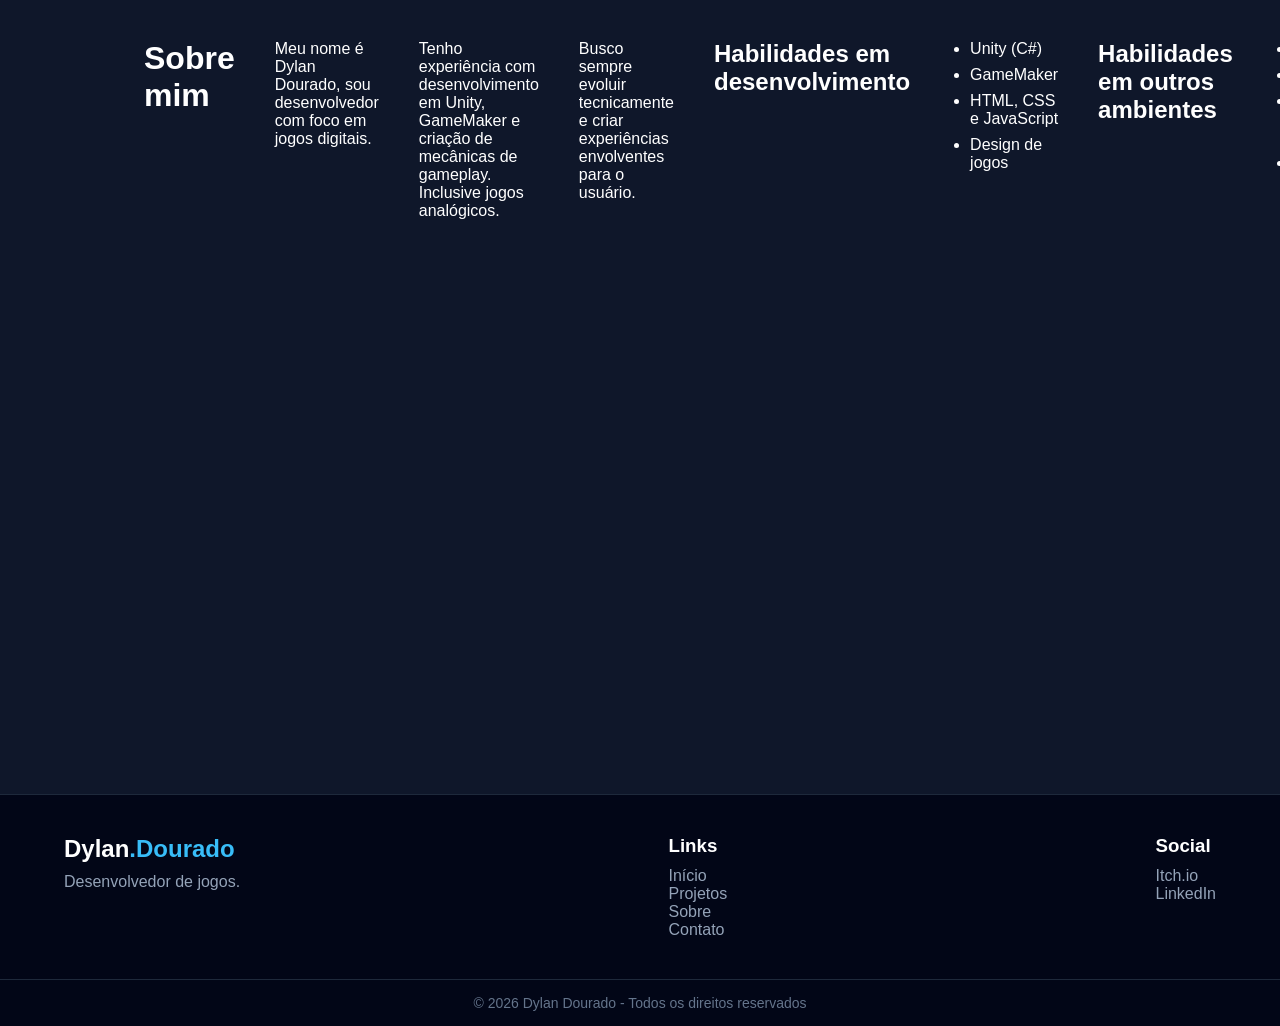
==== about.html @ c9f6b290 "textos melhorados" ====
<!DOCTYPE html>
<html lang="pt-BR">
<head>
    <meta charset="UTF-8">
    <title>Sobre</title>
    <meta name="viewport" content="width=device-width, initial-scale=1.0">
    <link rel="stylesheet" href="style.css">
</head>

<body>
    <div id="header"></div>

    <main class="container about-page">
        <div class="about-wrapper"> 
            
            <div class="about-content">
                </div> <div class="about-photo">
                    <img src="/src/images/20250511_165218.jpg" alt="Foto de Dylan Dourado">
                </div>
                <h1>Sobre mim</h1>

                <p>
                    Meu nome é Dylan Dourado, sou desenvolvedor com foco em jogos digitais.
                </p>

                <p>
                    Tenho experiência com desenvolvimento em Unity, GameMaker e criação de mecânicas de gameplay. Inclusive jogos analógicos.
                </p>

                <p>
                    Busco sempre evoluir tecnicamente e criar experiências envolventes para o usuário.
                </p>
                
                <h2>Habilidades em desenvolvimento</h2>
                <ul class="skills">
                    <li>Unity (C#)</li>
                    <li>GameMaker</li>
                    <li>HTML, CSS e JavaScript</li>
                    <li>Design de jogos</li>
                </ul>

                <h2>Habilidades em outros ambientes</h2>
                <ul class="skills">
                    <li>Barista</li>
                    <li>Fotografia</li>
                    <li>Edição de vídeo e fotos</li>
                    <li>Professor de inglês</li>
                </ul>

                <h2>Cursos</h2>
                <ul class="skills">
                    <li>01/2024 - 12/2027 FAM (Design de Jogos)</li>
                    <li>06/2018 - 12/2018 ETEC de Artes (Técnico Fotografia)</li>
                    <li>02/2014 - 06/2017 Faculdade Impacta (Análise de Sistemas)</li>
                    <li>06/2012 - 06/2013 ETEC São Paulo (Automação Industrial)</li>
                    <li>02/2010 - 06/2012 ETEC São Paulo (Técnico Eletrônica)</li>
                    <li>01/2008 - 12/2013 CCAA (Curso Inglês - High Advanced Course)</li>
                </ul>
            

        </div> </main>

    <div id="footer"></div>
    <script src="script.js"></script>
</body>
</html>
---- style.css ----
/* ===== RESET ===== */
* {
    margin: 0;
    padding: 0;
    box-sizing: border-box;
}
html, body {
    height: 100%;
    margin: 0;
}
.nav {
    display: none;
}

.nav.active {
    display: flex;
}

/* ===== BODY ===== */
body {
    font-family: Arial, sans-serif;
    background: #0f172a;
    color: white;
    flex-direction: column;
    min-height: 100vh;
    display: flex;
}

/* ===== CONTAINER ===== */
.container {
    width: 90%;
    max-width: 1200px;
    margin: auto;
}

main {
    flex: 1;
}

/* ===== HEADER ===== */
.main-header {
    position: sticky;
    top: 0;
    width: 100%;
    background: rgba(2, 6, 23, 0.7);
    border-bottom: 1px solid #1e293b;
    transition: 0.3s;
    z-index: 1000;
}

/* efeito ao rolar */
.main-header.scrolled {
    background: rgba(2, 6, 23, 1);
    box-shadow: 0 4px 20px rgba(0,0,0,0.4);
}

/* layout */
.header-content {
    display: flex;
    justify-content: space-between;
    align-items: center;
    height: 70px;
}

/* ===== LOGO ===== */
.logo a {
    text-decoration: none;
    font-size: 22px;
    font-weight: bold;
    color: white;
}

.logo span {
    color: #38bdf8;
}

/* ===== NAV ===== */
.nav-links {
    list-style: none;
    display: flex;
    gap: 25px;
}

.nav-links a {
    text-decoration: none;
    color: #cbd5f5;
    position: relative;
    transition: 0.3s;
}

/* underline animado */
.nav-links a::after {
    content: "";
    position: absolute;
    width: 0%;
    height: 2px;
    background: #38bdf8;
    left: 0;
    bottom: -5px;
    transition: 0.3s;
}

.nav-links a:hover {
    color: white;
}

.nav-links a:hover::after {
    width: 100%;
}

/* link ativo */
.nav-links a.active {
    color: white;
}

.nav-links a.active::after {
    width: 100%;
}

/* ===== MOBILE ===== */
.menu-toggle {
    display: none;
    font-size: 28px;
    cursor: pointer;
}

/* RESPONSIVO */
@media (max-width: 768px) 
{
    .menu-toggle {
        display: block;
    }

    .nav {
        position: absolute;
        top: 70px;
        right: 0;
        width: 100%;
        background: #020617;
        display: none;
        flex-direction: column;
        padding: 20px 0;
    }

    .nav.active {
        display: flex;
    }

    .nav-links {
        flex-direction: column;
        align-items: center;
        gap: 15px;
    }
}
/* ===== FOOTER ===== */
.main-footer {
    background: #020617;
    margin-top: 60px;
    border-top: 1px solid #1e293b;
    margin-top: auto;
}

/* layout principal */
.footer-content {
    display: flex;
    justify-content: space-between;
    gap: 40px;
    padding: 40px 0;
}

    /* t�tulos */
    .footer-content h2,
    .footer-content h3 {
        margin-bottom: 10px;
    }

    .footer-content span {
        color: #38bdf8;
    }

/* texto */
.footer-left p {
    color: #94a3b8;
}

/* listas */
.footer-links ul,
.footer-social ul {
    list-style: none;
}

.footer-links a,
.footer-social a {
    text-decoration: none;
    color: #94a3b8;
    transition: 0.3s;
}

    .footer-links a:hover,
    .footer-social a:hover {
        color: #38bdf8;
    }

/* parte inferior */
.footer-bottom {
    text-align: center;
    padding: 15px;
    border-top: 1px solid #1e293b;
    color: #64748b;
    font-size: 14px;
}

/* ===== CONTACT PAGE ===== */
.contact-main {
    min-height: 80vh;
    display: flex;
    align-items: center;
    padding: 40px 0;
}

.contact-section {
    width: 90%;
    max-width: 1100px;
    margin: auto;
    display: flex;
    gap: 40px;
}

/* INFO */
.contact-info {
    flex: 1;
}

    .contact-info h1 {
        font-size: 32px;
        margin-bottom: 10px;
    }

    .contact-info p {
        color: #94a3b8;
        margin-bottom: 20px;
    }

.contact-details p {
    margin-top: 10px;
}

/* FORM */
.contact-form {
    flex: 1;
    background: #020617;
    padding: 30px;
    border-radius: 12px;
    box-shadow: 0 0 20px rgba(0,0,0,0.3);
}

.form-group {
    margin-bottom: 15px;
}

    .form-group label {
        display: block;
        margin-bottom: 5px;
    }

    .form-group input,
    .form-group textarea {
        width: 100%;
        padding: 10px;
        border-radius: 6px;
        border: none;
        outline: none;
    }

    .form-group textarea {
        min-height: 120px;
    }

button {
    width: 100%;
    padding: 12px;
    background: #38bdf8;
    border: none;
    border-radius: 6px;
    color: black;
    font-weight: bold;
    cursor: pointer;
    transition: 0.3s;
}

    button:hover {
        background: #0ea5e9;
    }

/* RESPONSIVO */
@media (max-width: 768px) {

    .contact-section {
        flex-direction: column;
    }
}

/* ===== THANK YOU PAGE ===== */
.thanks-main {
    min-height: 80vh;
    display: flex;
    align-items: center;
    justify-content: center;
}

/* caixa central */
.thanks-box {
    background: #020617;
    padding: 40px;
    border-radius: 12px;
    text-align: center;
    max-width: 500px;
    width: 90%;
    box-shadow: 0 0 25px rgba(0,0,0,0.4);
}

/* t�tulo */
.thanks-box h1 {
    font-size: 28px;
    margin-bottom: 10px;
}

/* texto */
.thanks-box p {
    color: #94a3b8;
    margin-bottom: 20px;
}

/* bot�o */
.thanks-box a {
    display: inline-block;
    padding: 12px 20px;
    background: #38bdf8;
    color: black;
    text-decoration: none;
    border-radius: 6px;
    font-weight: bold;
    transition: 0.3s;
}

.thanks-box a:hover {
    background: #0ea5e9;
}

/* anima��o leve */
.thanks-box {
    animation: fadeIn 0.6s ease-in-out;
}

@keyframes fadeIn {
    from {
        opacity: 0;
        transform: translateY(20px);
    }

    to {
        opacity: 1;
        transform: translateY(0);
    }
}

/* ===== HERO ===== */
.hero {
    padding: 100px 0;
    text-align: center;
}

    .hero h1 {
        font-size: 40px;
    }

    .hero span {
        color: #38bdf8;
    }

    .hero p {
        color: #94a3b8;
        margin: 15px 0;
    }

.btn {
    display: inline-block;
    padding: 12px 20px;
    background: #38bdf8;
    color: black;
    text-decoration: none;
    border-radius: 6px;
    margin-top: 10px;
}

/* ===== SECTIONS ===== */
.about-preview,
.projects-preview {
    margin: 60px auto;
}

    .about-preview p {
        margin: 10px 0;
        color: #94a3b8;
    }

/* ===== PROJECTS ===== */
.projects-grid {
    display: grid;
    grid-template-columns: repeat(3, 1fr);
    gap: 20px;
    margin-top: 20px;
}

.project-card {
    background: #020617;
    padding: 20px;
    border-radius: 10px;
    transition: 0.3s;
}

.project-card:hover {
    transform: translateY(-5px);
}

.project-card p {
    color: #94a3b8;
}
.project-card {
    background: #020617;
    padding: 20px;
    border-radius: 10px;
    transition: 0.3s;
    text-decoration: none; /* Remove o sublinhado do link */
    display: block;        /* Garante que o link se comporte como um card/bloco */
    color: inherit;        /* Mantém a cor do texto definida no body ou título */
}

.project-card:hover {
    transform: translateY(-5px);
}

.project-card p {
    color: #94a3b8;
}

/* ===== ABOUT ===== */

.about-wrapper {
    display: flex;
    gap: 40px; 
    align-items: flex-start; 
    margin-top: 40px; 
    margin-bottom: 40px;
}


.about-content h1,
.about-content h2,
.about-content p, 
.about-content ul {
    margin-bottom: 25px;
    line-height: 1.6;
    display: block; 
}

.skills li {
    margin-bottom: 8px;
    margin-left: 20px; 
}

.about-photo {
    flex: 1; 
    /*position: sticky; /* Opcional: faz a foto "grudar" ao rolar a página */
    top: 100px; 
}

.about-photo img {
    width: 100%;
    max-width: 400px; 
    height: auto;
    border-radius: 12px;
    box-shadow: 0 4px 15px rgba(0,0,0,0.3);
    object-fit: cover;
    display: block;
    margin: 0 auto;
}

@media (max-width: 768px) {
    .about-wrapper {
        flex-direction: column; 
        gap: 20px;
    }

    .about-photo {
        width: 60%; 
        margin: 0 auto; 
        position: static; 
    }
}

.skills li {
    margin-bottom: 8px;
}
/* ===== PROJECT PAGE ===== */
.projects-page {
    padding: 60px 0;
}

/* RESPONSIVO */
@media (max-width: 768px) {

    .projects-grid {
        grid-template-columns: 1fr;
    }

    .hero h1 {
        font-size: 28px;
    }
}
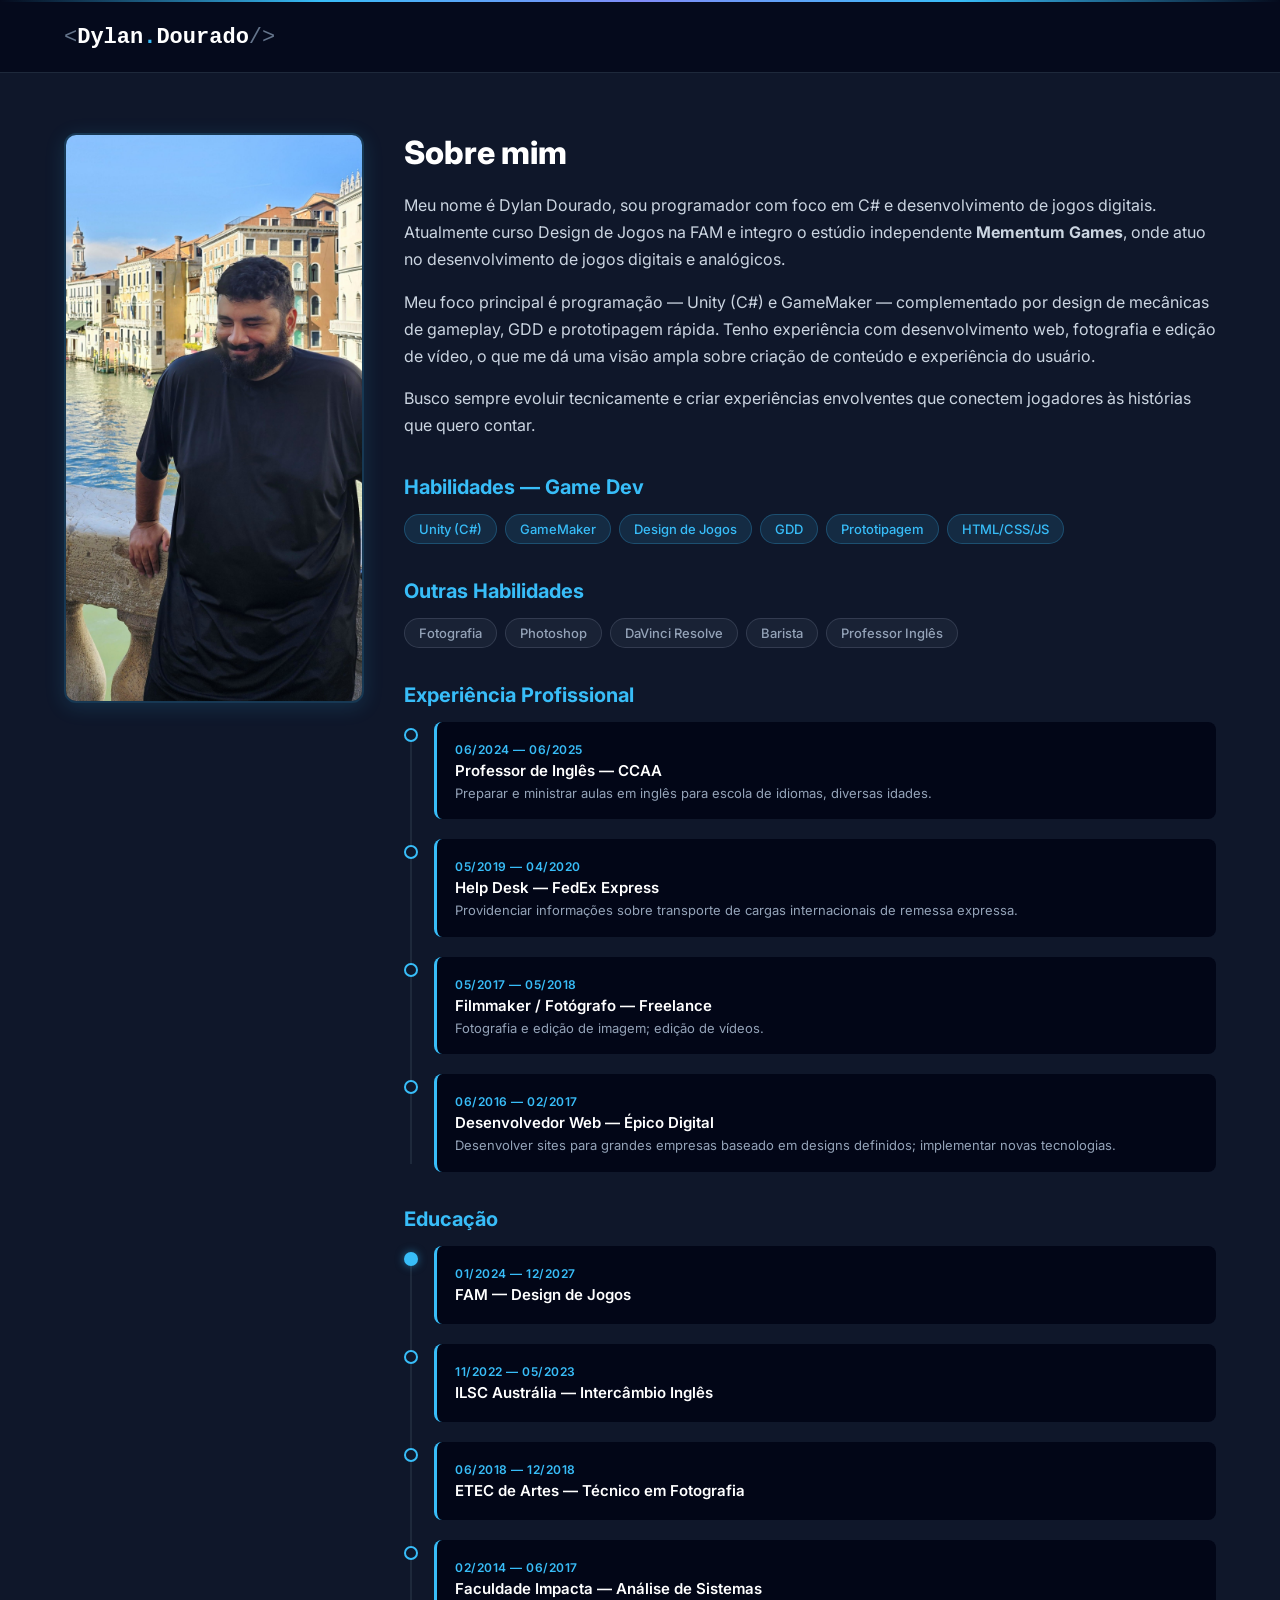
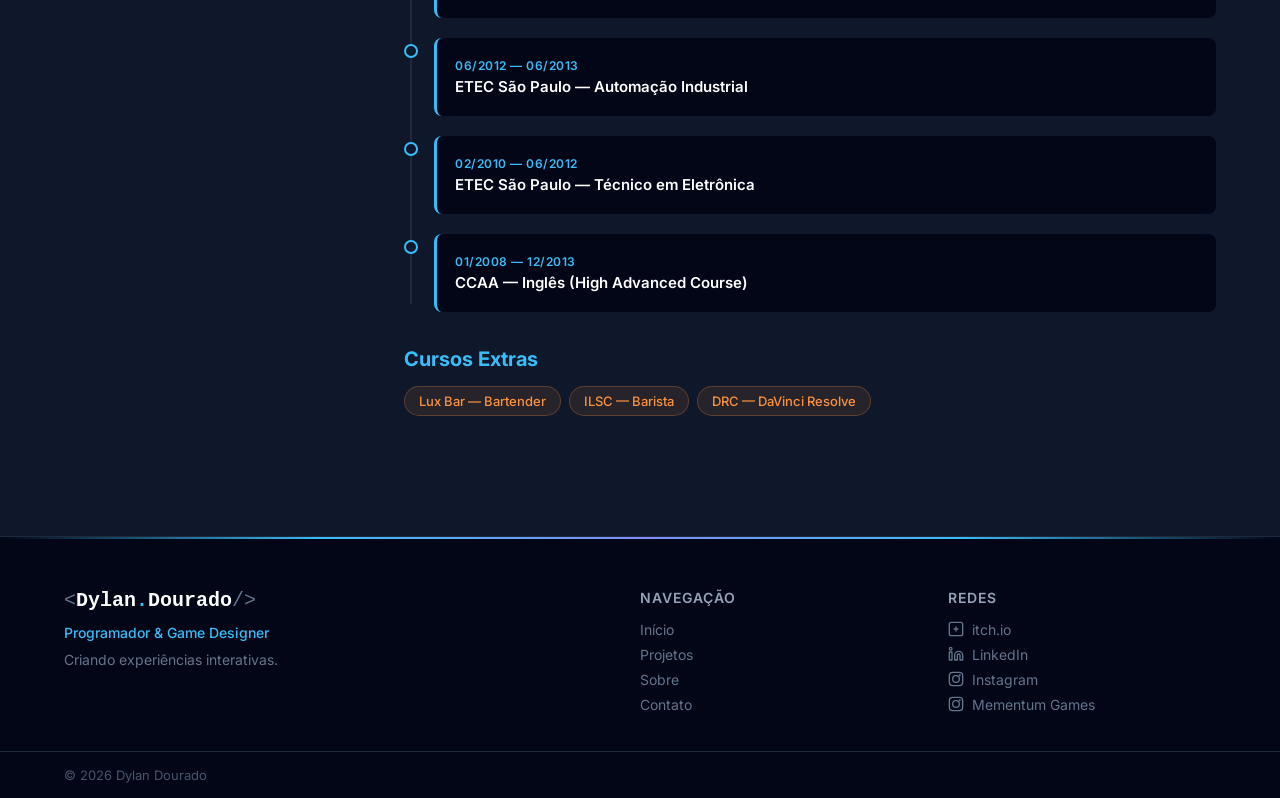
==== commit 52310354: "revamp site" ====
--- a/about.html
+++ b/about.html
@@ -2,8 +2,12 @@
 <html lang="pt-BR">
 <head>
     <meta charset="UTF-8">
-    <title>Sobre</title>
+    <title>Sobre - Dylan Dourado</title>
     <meta name="viewport" content="width=device-width, initial-scale=1.0">
+    <link rel="icon" type="image/svg+xml" href="favicon.svg">
+    <link rel="preconnect" href="https://fonts.googleapis.com">
+    <link rel="preconnect" href="https://fonts.gstatic.com" crossorigin>
+    <link href="https://fonts.googleapis.com/css2?family=Inter:wght@400;500;600;700;800&display=swap" rel="stylesheet">
     <link rel="stylesheet" href="style.css">
 </head>
 
@@ -11,56 +15,157 @@
     <div id="header"></div>
 
     <main class="container about-page">
-        <div class="about-wrapper"> 
-            
+        <div class="about-wrapper">
+
+            <div class="about-photo reveal">
+                <img src="/src/images/20250511_165218.jpg" alt="Foto de Dylan Dourado">
+            </div>
+
             <div class="about-content">
-                </div> <div class="about-photo">
-                    <img src="/src/images/20250511_165218.jpg" alt="Foto de Dylan Dourado">
-                </div>
-                <h1>Sobre mim</h1>
+                <h1 class="reveal">Sobre mim</h1>
 
-                <p>
-                    Meu nome é Dylan Dourado, sou desenvolvedor com foco em jogos digitais.
+                <p class="reveal">
+                    Meu nome é Dylan Dourado, sou programador com foco em C# e desenvolvimento de jogos digitais.
+                    Atualmente curso Design de Jogos na FAM e integro o estúdio independente <strong>Mementum Games</strong>,
+                    onde atuo no desenvolvimento de jogos digitais e analógicos.
                 </p>
 
-                <p>
-                    Tenho experiência com desenvolvimento em Unity, GameMaker e criação de mecânicas de gameplay. Inclusive jogos analógicos.
+                <p class="reveal">
+                    Meu foco principal é programação — Unity (C#) e GameMaker — complementado por
+                    design de mecânicas de gameplay, GDD e prototipagem rápida.
+                    Tenho experiência com desenvolvimento web, fotografia e edição de vídeo,
+                    o que me dá uma visão ampla sobre criação de conteúdo e experiência do usuário.
                 </p>
 
-                <p>
-                    Busco sempre evoluir tecnicamente e criar experiências envolventes para o usuário.
+                <p class="reveal">
+                    Busco sempre evoluir tecnicamente e criar experiências envolventes que conectem jogadores às histórias que quero contar.
                 </p>
-                
-                <h2>Habilidades em desenvolvimento</h2>
-                <ul class="skills">
-                    <li>Unity (C#)</li>
-                    <li>GameMaker</li>
-                    <li>HTML, CSS e JavaScript</li>
-                    <li>Design de jogos</li>
-                </ul>
 
-                <h2>Habilidades em outros ambientes</h2>
-                <ul class="skills">
-                    <li>Barista</li>
-                    <li>Fotografia</li>
-                    <li>Edição de vídeo e fotos</li>
-                    <li>Professor de inglês</li>
-                </ul>
+                <!-- HABILIDADES GAME DEV -->
+                <h2 class="reveal">Habilidades — Game Dev</h2>
+                <div class="skills-grid reveal">
+                    <span class="skill-pill pill-primary">Unity (C#)</span>
+                    <span class="skill-pill pill-primary">GameMaker</span>
+                    <span class="skill-pill pill-primary">Design de Jogos</span>
+                    <span class="skill-pill pill-primary">GDD</span>
+                    <span class="skill-pill pill-primary">Prototipagem</span>
+                    <span class="skill-pill pill-primary">HTML/CSS/JS</span>
+                </div>
 
-                <h2>Cursos</h2>
-                <ul class="skills">
-                    <li>01/2024 - 12/2027 FAM (Design de Jogos)</li>
-                    <li>06/2018 - 12/2018 ETEC de Artes (Técnico Fotografia)</li>
-                    <li>02/2014 - 06/2017 Faculdade Impacta (Análise de Sistemas)</li>
-                    <li>06/2012 - 06/2013 ETEC São Paulo (Automação Industrial)</li>
-                    <li>02/2010 - 06/2012 ETEC São Paulo (Técnico Eletrônica)</li>
-                    <li>01/2008 - 12/2013 CCAA (Curso Inglês - High Advanced Course)</li>
-                </ul>
-            
+                <!-- HABILIDADES OUTRAS -->
+                <h2 class="reveal">Outras Habilidades</h2>
+                <div class="skills-grid reveal">
+                    <span class="skill-pill pill-secondary">Fotografia</span>
+                    <span class="skill-pill pill-secondary">Photoshop</span>
+                    <span class="skill-pill pill-secondary">DaVinci Resolve</span>
+                    <span class="skill-pill pill-secondary">Barista</span>
+                    <span class="skill-pill pill-secondary">Professor Inglês</span>
+                </div>
 
-        </div> </main>
+                <!-- EXPERIÊNCIA -->
+                <h2 class="reveal">Experiência Profissional</h2>
+                <div class="timeline reveal">
+                    <div class="timeline-item">
+                        <div class="timeline-dot"></div>
+                        <div class="timeline-content">
+                            <span class="exp-date">06/2024 — 06/2025</span>
+                            <h3>Professor de Inglês — CCAA</h3>
+                            <p>Preparar e ministrar aulas em inglês para escola de idiomas, diversas idades.</p>
+                        </div>
+                    </div>
+                    <div class="timeline-item">
+                        <div class="timeline-dot"></div>
+                        <div class="timeline-content">
+                            <span class="exp-date">05/2019 — 04/2020</span>
+                            <h3>Help Desk — FedEx Express</h3>
+                            <p>Providenciar informações sobre transporte de cargas internacionais de remessa expressa.</p>
+                        </div>
+                    </div>
+                    <div class="timeline-item">
+                        <div class="timeline-dot"></div>
+                        <div class="timeline-content">
+                            <span class="exp-date">05/2017 — 05/2018</span>
+                            <h3>Filmmaker / Fotógrafo — Freelance</h3>
+                            <p>Fotografia e edição de imagem; edição de vídeos.</p>
+                        </div>
+                    </div>
+                    <div class="timeline-item">
+                        <div class="timeline-dot"></div>
+                        <div class="timeline-content">
+                            <span class="exp-date">06/2016 — 02/2017</span>
+                            <h3>Desenvolvedor Web — Épico Digital</h3>
+                            <p>Desenvolver sites para grandes empresas baseado em designs definidos; implementar novas tecnologias.</p>
+                        </div>
+                    </div>
+                </div>
+
+                <!-- EDUCAÇÃO -->
+                <h2 class="reveal">Educação</h2>
+                <div class="timeline reveal">
+                    <div class="timeline-item">
+                        <div class="timeline-dot dot-current"></div>
+                        <div class="timeline-content">
+                            <span class="exp-date">01/2024 — 12/2027</span>
+                            <h3>FAM — Design de Jogos</h3>
+                        </div>
+                    </div>
+                    <div class="timeline-item">
+                        <div class="timeline-dot"></div>
+                        <div class="timeline-content">
+                            <span class="exp-date">11/2022 — 05/2023</span>
+                            <h3>ILSC Austrália — Intercâmbio Inglês</h3>
+                        </div>
+                    </div>
+                    <div class="timeline-item">
+                        <div class="timeline-dot"></div>
+                        <div class="timeline-content">
+                            <span class="exp-date">06/2018 — 12/2018</span>
+                            <h3>ETEC de Artes — Técnico em Fotografia</h3>
+                        </div>
+                    </div>
+                    <div class="timeline-item">
+                        <div class="timeline-dot"></div>
+                        <div class="timeline-content">
+                            <span class="exp-date">02/2014 — 06/2017</span>
+                            <h3>Faculdade Impacta — Análise de Sistemas</h3>
+                        </div>
+                    </div>
+                    <div class="timeline-item">
+                        <div class="timeline-dot"></div>
+                        <div class="timeline-content">
+                            <span class="exp-date">06/2012 — 06/2013</span>
+                            <h3>ETEC São Paulo — Automação Industrial</h3>
+                        </div>
+                    </div>
+                    <div class="timeline-item">
+                        <div class="timeline-dot"></div>
+                        <div class="timeline-content">
+                            <span class="exp-date">02/2010 — 06/2012</span>
+                            <h3>ETEC São Paulo — Técnico em Eletrônica</h3>
+                        </div>
+                    </div>
+                    <div class="timeline-item">
+                        <div class="timeline-dot"></div>
+                        <div class="timeline-content">
+                            <span class="exp-date">01/2008 — 12/2013</span>
+                            <h3>CCAA — Inglês (High Advanced Course)</h3>
+                        </div>
+                    </div>
+                </div>
+
+                <!-- CURSOS -->
+                <h2 class="reveal">Cursos Extras</h2>
+                <div class="skills-grid reveal">
+                    <span class="skill-pill pill-tertiary">Lux Bar — Bartender</span>
+                    <span class="skill-pill pill-tertiary">ILSC — Barista</span>
+                    <span class="skill-pill pill-tertiary">DRC — DaVinci Resolve</span>
+                </div>
+
+            </div>
+        </div>
+    </main>
 
     <div id="footer"></div>
     <script src="script.js"></script>
 </body>
-</html>+</html>
--- a/style.css
+++ b/style.css
@@ -8,17 +8,19 @@
     height: 100%;
     margin: 0;
 }
+html {
+    scroll-behavior: smooth;
+}
 .nav {
     display: none;
 }
-
 .nav.active {
     display: flex;
 }
 
 /* ===== BODY ===== */
 body {
-    font-family: Arial, sans-serif;
+    font-family: 'Inter', Arial, sans-serif;
     background: #0f172a;
     color: white;
     flex-direction: column;
@@ -35,6 +37,18 @@
 
 main {
     flex: 1;
+}
+
+/* ===== SCROLL REVEAL ===== */
+.reveal {
+    opacity: 0;
+    transform: translateY(30px);
+    transition: opacity 0.6s ease, transform 0.6s ease;
+}
+
+.reveal.revealed {
+    opacity: 1;
+    transform: translateY(0);
 }
 
 /* ===== HEADER ===== */
@@ -43,18 +57,22 @@
     top: 0;
     width: 100%;
     background: rgba(2, 6, 23, 0.7);
+    backdrop-filter: blur(10px);
     border-bottom: 1px solid #1e293b;
     transition: 0.3s;
     z-index: 1000;
 }
 
-/* efeito ao rolar */
+.header-accent {
+    height: 2px;
+    background: linear-gradient(90deg, transparent, #38bdf8, #818cf8, #38bdf8, transparent);
+}
+
 .main-header.scrolled {
-    background: rgba(2, 6, 23, 1);
+    background: rgba(2, 6, 23, 0.95);
     box-shadow: 0 4px 20px rgba(0,0,0,0.4);
 }
 
-/* layout */
 .header-content {
     display: flex;
     justify-content: space-between;
@@ -63,14 +81,25 @@
 }
 
 /* ===== LOGO ===== */
-.logo a {
+.logo a,
+.footer-logo {
     text-decoration: none;
     font-size: 22px;
     font-weight: bold;
     color: white;
-}
-
-.logo span {
+    font-family: 'Courier New', monospace;
+}
+
+.logo-bracket {
+    color: #64748b;
+    font-weight: 400;
+}
+
+.logo-dot {
+    color: #38bdf8;
+}
+
+.logo span:not(.logo-bracket):not(.logo-dot) {
     color: #38bdf8;
 }
 
@@ -88,7 +117,6 @@
     transition: 0.3s;
 }
 
-/* underline animado */
 .nav-links a::after {
     content: "";
     position: absolute;
@@ -108,7 +136,6 @@
     width: 100%;
 }
 
-/* link ativo */
 .nav-links a.active {
     color: white;
 }
@@ -124,9 +151,7 @@
     cursor: pointer;
 }
 
-/* RESPONSIVO */
-@media (max-width: 768px) 
-{
+@media (max-width: 768px) {
     .menu-toggle {
         display: block;
     }
@@ -140,6 +165,7 @@
         display: none;
         flex-direction: column;
         padding: 20px 0;
+        border-bottom: 1px solid #1e293b;
     }
 
     .nav.active {
@@ -152,62 +178,544 @@
         gap: 15px;
     }
 }
-/* ===== FOOTER ===== */
-.main-footer {
+
+/* ===== HERO ===== */
+.hero {
+    position: relative;
+    padding: 100px 0 80px;
+    text-align: center;
+    overflow: hidden;
+}
+
+.hero-bg {
+    position: absolute;
+    top: 0;
+    left: 0;
+    right: 0;
+    bottom: 0;
+    background: linear-gradient(135deg, #0f172a 0%, #1e1b4b 30%, #0f172a 60%, #172554 100%);
+    background-size: 300% 300%;
+    animation: gradientShift 8s ease infinite;
+    z-index: -1;
+}
+
+@keyframes gradientShift {
+    0% { background-position: 0% 50%; }
+    50% { background-position: 100% 50%; }
+    100% { background-position: 0% 50%; }
+}
+
+.hero-label {
+    text-transform: uppercase;
+    letter-spacing: 3px;
+    font-size: 13px;
+    color: #38bdf8;
+    margin-bottom: 15px;
+    font-weight: 600;
+}
+
+.hero h1 {
+    font-size: 44px;
+    font-weight: 800;
+}
+
+.hero span {
+    color: #38bdf8;
+}
+
+.hero p {
+    color: #94a3b8;
+    margin: 15px auto;
+    max-width: 550px;
+    line-height: 1.7;
+    font-size: 16px;
+}
+
+.hero-engines {
+    display: flex;
+    justify-content: center;
+    gap: 10px;
+    margin: 20px 0 30px;
+    flex-wrap: wrap;
+}
+
+.engine-badge {
+    display: inline-block;
+    padding: 5px 14px;
+    background: rgba(56, 189, 248, 0.1);
+    border: 1px solid rgba(56, 189, 248, 0.3);
+    border-radius: 20px;
+    font-size: 13px;
+    color: #38bdf8;
+    font-weight: 500;
+}
+
+.hero-buttons {
+    display: flex;
+    justify-content: center;
+    gap: 12px;
+    flex-wrap: wrap;
+}
+
+/* ===== BUTTONS ===== */
+.btn {
+    display: inline-block;
+    padding: 12px 24px;
+    background: #38bdf8;
+    color: black;
+    text-decoration: none;
+    border-radius: 6px;
+    font-weight: bold;
+    transition: 0.3s;
+}
+
+.btn:hover {
+    background: #0ea5e9;
+    transform: translateY(-1px);
+}
+
+.btn-glow {
+    box-shadow: 0 0 20px rgba(56, 189, 248, 0.3);
+    animation: glowPulse 2s ease-in-out infinite;
+}
+
+@keyframes glowPulse {
+    0%, 100% { box-shadow: 0 0 20px rgba(56, 189, 248, 0.3); }
+    50% { box-shadow: 0 0 30px rgba(56, 189, 248, 0.5); }
+}
+
+.btn-outline {
+    background: transparent;
+    border: 1px solid #38bdf8;
+    color: #38bdf8;
+}
+
+.btn-outline:hover {
+    background: rgba(56, 189, 248, 0.1);
+}
+
+/* ===== COUNTERS ===== */
+.counters {
+    display: flex;
+    justify-content: center;
+    gap: 50px;
+    padding: 40px 0;
+    margin: 0 auto 40px;
+    border-top: 1px solid #1e293b;
+    border-bottom: 1px solid #1e293b;
+    flex-wrap: wrap;
+}
+
+.counter-item {
+    text-align: center;
+}
+
+.counter-number {
+    display: block;
+    font-size: 36px;
+    font-weight: 800;
+    color: #38bdf8;
+    line-height: 1;
+    margin-bottom: 8px;
+}
+
+.counter-label {
+    font-size: 13px;
+    color: #64748b;
+    text-transform: uppercase;
+    letter-spacing: 1px;
+    font-weight: 500;
+}
+
+/* ===== SECTIONS ===== */
+.about-preview,
+.projects-preview {
+    margin: 60px auto;
+}
+
+.about-preview h2,
+.projects-preview h2 {
+    font-size: 24px;
+    margin-bottom: 15px;
+}
+
+.about-preview p {
+    margin: 10px 0;
+    color: #94a3b8;
+    line-height: 1.7;
+}
+
+.about-preview a {
+    color: #38bdf8;
+    text-decoration: none;
+    font-weight: 500;
+}
+
+.about-preview a:hover {
+    text-decoration: underline;
+}
+
+.see-all {
+    text-align: center;
+    margin-top: 25px;
+}
+
+.see-all a {
+    color: #38bdf8;
+    text-decoration: none;
+    font-weight: bold;
+}
+
+.see-all a:hover {
+    text-decoration: underline;
+}
+
+/* ===== PROJECT CARDS ===== */
+.project-section {
+    margin-bottom: 50px;
+}
+
+.section-title {
+    font-size: 20px;
+    margin-bottom: 20px;
+    padding-bottom: 10px;
+    border-bottom: 1px solid #1e293b;
+}
+
+.projects-grid {
+    display: grid;
+    grid-template-columns: repeat(3, 1fr);
+    gap: 20px;
+    margin-top: 20px;
+}
+
+.project-card {
     background: #020617;
-    margin-top: 60px;
+    border-radius: 10px;
+    transition: 0.3s;
+    text-decoration: none;
+    display: flex;
+    flex-direction: column;
+    color: inherit;
+    border-left: 3px solid transparent;
+    overflow: hidden;
+}
+
+.project-card:hover {
+    transform: translateY(-5px);
+    box-shadow: 0 8px 30px rgba(0,0,0,0.4);
+}
+
+/* ===== CARD THUMBNAILS ===== */
+.card-thumb {
+    height: 140px;
+    width: 100%;
+    position: relative;
+    overflow: hidden;
+}
+
+.card-thumb img {
+    width: 100%;
+    height: 100%;
+    object-fit: cover;
+    display: block;
+    transition: transform 0.4s ease;
+}
+
+.project-card:hover .card-thumb img {
+    transform: scale(1.05);
+}
+
+.card-thumb::after {
+    content: "";
+    position: absolute;
+    bottom: 0;
+    left: 0;
+    right: 0;
+    height: 40px;
+    background: linear-gradient(transparent, #020617);
+}
+
+/* ===== CARD BODY ===== */
+.card-body {
+    padding: 18px 20px 20px;
+    display: flex;
+    flex-direction: column;
+    flex: 1;
+}
+
+.project-card h3 {
+    margin: 10px 0 8px;
+    font-size: 18px;
+    font-weight: 700;
+}
+
+.project-card p {
+    color: #94a3b8;
+    font-size: 14px;
+    line-height: 1.6;
+    flex: 1;
+}
+
+/* tipo digital = borda azul */
+.card-digital {
+    border-left-color: #38bdf8;
+}
+
+/* tipo analógico = borda laranja */
+.card-analog {
+    border-left-color: #fb923c;
+}
+
+/* ===== CARD TAGS ===== */
+.card-tags {
+    display: flex;
+    gap: 6px;
+    flex-wrap: wrap;
+}
+
+.tag {
+    display: inline-block;
+    padding: 3px 8px;
+    border-radius: 4px;
+    font-size: 11px;
+    font-weight: 600;
+    text-transform: uppercase;
+    letter-spacing: 0.5px;
+}
+
+.tag-engine {
+    background: rgba(56, 189, 248, 0.15);
+    color: #38bdf8;
+}
+
+.tag-type {
+    background: rgba(251, 146, 60, 0.15);
+    color: #fb923c;
+}
+
+.tag-status {
+    background: rgba(148, 163, 184, 0.1);
+    color: #94a3b8;
+}
+
+.tag-dev {
+    background: rgba(250, 204, 21, 0.15);
+    color: #facc15;
+}
+
+.tag-prototype {
+    background: rgba(74, 222, 128, 0.15);
+    color: #4ade80;
+}
+
+/* ===== CARD LINKS ===== */
+.card-links {
+    display: flex;
+    gap: 15px;
+    margin-top: 12px;
+    padding-top: 10px;
     border-top: 1px solid #1e293b;
-    margin-top: auto;
-}
-
-/* layout principal */
-.footer-content {
-    display: flex;
-    justify-content: space-between;
+}
+
+.card-link {
+    font-size: 12px;
+    color: #38bdf8;
+    font-weight: 600;
+}
+
+/* ===== STUDIO SECTION ===== */
+.studio-section {
+    margin-top: 40px;
+}
+
+.studio-card {
+    background: #020617;
+    padding: 30px;
+    border-radius: 10px;
+    border: 1px solid #1e293b;
+    max-width: 700px;
+}
+
+.studio-card h3 {
+    font-size: 22px;
+    margin-bottom: 10px;
+    color: #38bdf8;
+}
+
+.studio-card p {
+    color: #94a3b8;
+    line-height: 1.7;
+    margin-bottom: 20px;
+}
+
+.studio-links {
+    display: flex;
+    gap: 12px;
+    flex-wrap: wrap;
+}
+
+.studio-links .btn {
+    padding: 8px 16px;
+    font-size: 14px;
+}
+
+/* ===== ABOUT PAGE ===== */
+.about-page {
+    padding: 60px 0;
+}
+
+.about-wrapper {
+    display: flex;
     gap: 40px;
-    padding: 40px 0;
-}
-
-    /* t�tulos */
-    .footer-content h2,
-    .footer-content h3 {
-        margin-bottom: 10px;
-    }
-
-    .footer-content span {
-        color: #38bdf8;
-    }
-
-/* texto */
-.footer-left p {
+    align-items: flex-start;
+}
+
+.about-photo {
+    flex: 0 0 300px;
+    position: sticky;
+    top: 100px;
+}
+
+.about-photo img {
+    width: 100%;
+    max-width: 300px;
+    height: auto;
+    border-radius: 12px;
+    box-shadow: 0 4px 20px rgba(56, 189, 248, 0.15);
+    object-fit: cover;
+    display: block;
+    border: 2px solid rgba(56, 189, 248, 0.2);
+}
+
+.about-content {
+    flex: 1;
+}
+
+.about-content h1 {
+    font-size: 32px;
+    margin-bottom: 20px;
+    font-weight: 800;
+}
+
+.about-content h2 {
+    margin-top: 35px;
+    margin-bottom: 15px;
+    font-size: 20px;
+    color: #38bdf8;
+    font-weight: 700;
+}
+
+.about-content p {
+    margin-bottom: 15px;
+    color: #cbd5e1;
+    line-height: 1.7;
+}
+
+/* ===== SKILLS PILLS ===== */
+.skills-grid {
+    display: flex;
+    flex-wrap: wrap;
+    gap: 8px;
+    margin-top: 5px;
+}
+
+.skill-pill {
+    display: inline-block;
+    padding: 6px 14px;
+    border-radius: 20px;
+    font-size: 13px;
+    font-weight: 500;
+}
+
+.pill-primary {
+    background: rgba(56, 189, 248, 0.12);
+    color: #38bdf8;
+    border: 1px solid rgba(56, 189, 248, 0.25);
+}
+
+.pill-secondary {
+    background: rgba(148, 163, 184, 0.08);
     color: #94a3b8;
-}
-
-/* listas */
-.footer-links ul,
-.footer-social ul {
-    list-style: none;
-}
-
-.footer-links a,
-.footer-social a {
-    text-decoration: none;
+    border: 1px solid rgba(148, 163, 184, 0.2);
+}
+
+.pill-tertiary {
+    background: rgba(251, 146, 60, 0.1);
+    color: #fb923c;
+    border: 1px solid rgba(251, 146, 60, 0.25);
+}
+
+/* ===== TIMELINE ===== */
+.timeline {
+    position: relative;
+    padding-left: 30px;
+    margin-top: 10px;
+}
+
+.timeline::before {
+    content: "";
+    position: absolute;
+    left: 6px;
+    top: 8px;
+    bottom: 8px;
+    width: 2px;
+    background: #1e293b;
+}
+
+.timeline-item {
+    position: relative;
+    margin-bottom: 20px;
+}
+
+.timeline-item:last-child {
+    margin-bottom: 0;
+}
+
+.timeline-dot {
+    position: absolute;
+    left: -30px;
+    top: 6px;
+    width: 14px;
+    height: 14px;
+    background: #0f172a;
+    border: 2px solid #38bdf8;
+    border-radius: 50%;
+    z-index: 1;
+}
+
+.timeline-dot.dot-current {
+    background: #38bdf8;
+    box-shadow: 0 0 8px rgba(56, 189, 248, 0.5);
+}
+
+.timeline-content {
+    background: #020617;
+    padding: 16px 18px;
+    border-radius: 8px;
+    border-left: 3px solid #38bdf8;
+}
+
+.exp-date {
+    display: inline-block;
+    font-size: 12px;
+    color: #38bdf8;
+    margin-bottom: 4px;
+    letter-spacing: 0.5px;
+    font-weight: 600;
+}
+
+.timeline-content h3 {
+    font-size: 15px;
+    margin-bottom: 4px;
+    font-weight: 600;
+}
+
+.timeline-content p {
+    font-size: 13px;
     color: #94a3b8;
-    transition: 0.3s;
-}
-
-    .footer-links a:hover,
-    .footer-social a:hover {
-        color: #38bdf8;
-    }
-
-/* parte inferior */
-.footer-bottom {
-    text-align: center;
-    padding: 15px;
-    border-top: 1px solid #1e293b;
-    color: #64748b;
-    font-size: 14px;
+    margin-bottom: 0;
+    line-height: 1.5;
 }
 
 /* ===== CONTACT PAGE ===== */
@@ -226,26 +734,34 @@
     gap: 40px;
 }
 
-/* INFO */
 .contact-info {
     flex: 1;
 }
 
-    .contact-info h1 {
-        font-size: 32px;
-        margin-bottom: 10px;
-    }
-
-    .contact-info p {
-        color: #94a3b8;
-        margin-bottom: 20px;
-    }
+.contact-info h1 {
+    font-size: 32px;
+    margin-bottom: 10px;
+    font-weight: 800;
+}
+
+.contact-info p {
+    color: #94a3b8;
+    margin-bottom: 20px;
+}
 
 .contact-details p {
     margin-top: 10px;
 }
 
-/* FORM */
+.contact-details a {
+    color: #38bdf8;
+    text-decoration: none;
+}
+
+.contact-details a:hover {
+    text-decoration: underline;
+}
+
 .contact-form {
     flex: 1;
     background: #020617;
@@ -258,23 +774,41 @@
     margin-bottom: 15px;
 }
 
-    .form-group label {
-        display: block;
-        margin-bottom: 5px;
-    }
-
-    .form-group input,
-    .form-group textarea {
-        width: 100%;
-        padding: 10px;
-        border-radius: 6px;
-        border: none;
-        outline: none;
-    }
-
-    .form-group textarea {
-        min-height: 120px;
-    }
+.form-group label {
+    display: block;
+    margin-bottom: 5px;
+    font-weight: 500;
+    font-size: 14px;
+}
+
+.form-group input,
+.form-group textarea {
+    width: 100%;
+    padding: 12px;
+    border-radius: 6px;
+    border: 1px solid #1e293b;
+    outline: none;
+    background: #0f172a;
+    color: white;
+    font-family: 'Inter', Arial, sans-serif;
+    font-size: 14px;
+    transition: border-color 0.3s;
+}
+
+.form-group input:focus,
+.form-group textarea:focus {
+    border-color: #38bdf8;
+}
+
+.form-group input::placeholder,
+.form-group textarea::placeholder {
+    color: #475569;
+}
+
+.form-group textarea {
+    min-height: 120px;
+    resize: vertical;
+}
 
 button {
     width: 100%;
@@ -286,18 +820,13 @@
     font-weight: bold;
     cursor: pointer;
     transition: 0.3s;
-}
-
-    button:hover {
-        background: #0ea5e9;
-    }
-
-/* RESPONSIVO */
-@media (max-width: 768px) {
-
-    .contact-section {
-        flex-direction: column;
-    }
+    font-family: 'Inter', Arial, sans-serif;
+    font-size: 15px;
+}
+
+button:hover {
+    background: #0ea5e9;
+    transform: translateY(-1px);
 }
 
 /* ===== THANK YOU PAGE ===== */
@@ -308,7 +837,6 @@
     justify-content: center;
 }
 
-/* caixa central */
 .thanks-box {
     background: #020617;
     padding: 40px;
@@ -317,21 +845,19 @@
     max-width: 500px;
     width: 90%;
     box-shadow: 0 0 25px rgba(0,0,0,0.4);
-}
-
-/* t�tulo */
+    animation: fadeIn 0.6s ease-in-out;
+}
+
 .thanks-box h1 {
     font-size: 28px;
     margin-bottom: 10px;
 }
 
-/* texto */
 .thanks-box p {
     color: #94a3b8;
     margin-bottom: 20px;
 }
 
-/* bot�o */
 .thanks-box a {
     display: inline-block;
     padding: 12px 20px;
@@ -347,168 +873,133 @@
     background: #0ea5e9;
 }
 
-/* anima��o leve */
-.thanks-box {
-    animation: fadeIn 0.6s ease-in-out;
-}
-
 @keyframes fadeIn {
     from {
         opacity: 0;
         transform: translateY(20px);
     }
-
     to {
         opacity: 1;
         transform: translateY(0);
     }
 }
 
-/* ===== HERO ===== */
-.hero {
-    padding: 100px 0;
-    text-align: center;
-}
-
-    .hero h1 {
-        font-size: 40px;
-    }
-
-    .hero span {
-        color: #38bdf8;
-    }
-
-    .hero p {
-        color: #94a3b8;
-        margin: 15px 0;
-    }
-
-.btn {
+/* ===== FOOTER ===== */
+.main-footer {
+    background: #020617;
+    margin-top: 60px;
+    border-top: 1px solid #1e293b;
+}
+
+.footer-accent {
+    height: 2px;
+    background: linear-gradient(90deg, transparent, #38bdf8, #818cf8, #38bdf8, transparent);
+}
+
+.footer-content {
+    padding: 50px 0 30px;
+}
+
+.footer-main {
+    display: grid;
+    grid-template-columns: 2fr 1fr 1fr;
+    gap: 40px;
+}
+
+.footer-brand {
+    max-width: 350px;
+}
+
+.footer-logo {
     display: inline-block;
-    padding: 12px 20px;
-    background: #38bdf8;
-    color: black;
+    margin-bottom: 12px;
+    font-size: 20px;
+}
+
+.footer-tagline {
+    color: #38bdf8;
+    font-size: 14px;
+    font-weight: 500;
+    margin-bottom: 8px;
+}
+
+.footer-desc {
+    color: #64748b;
+    font-size: 14px;
+    line-height: 1.6;
+}
+
+.footer-nav h3,
+.footer-social h3 {
+    font-size: 14px;
+    text-transform: uppercase;
+    letter-spacing: 1px;
+    color: #94a3b8;
+    margin-bottom: 15px;
+    font-weight: 600;
+}
+
+.footer-nav ul,
+.footer-social ul {
+    list-style: none;
+}
+
+.footer-nav li {
+    margin-bottom: 8px;
+}
+
+.footer-nav a,
+.footer-social a {
     text-decoration: none;
-    border-radius: 6px;
-    margin-top: 10px;
-}
-
-/* ===== SECTIONS ===== */
-.about-preview,
-.projects-preview {
-    margin: 60px auto;
-}
-
-    .about-preview p {
-        margin: 10px 0;
-        color: #94a3b8;
-    }
-
-/* ===== PROJECTS ===== */
-.projects-grid {
-    display: grid;
-    grid-template-columns: repeat(3, 1fr);
-    gap: 20px;
-    margin-top: 20px;
-}
-
-.project-card {
-    background: #020617;
-    padding: 20px;
-    border-radius: 10px;
+    color: #64748b;
     transition: 0.3s;
-}
-
-.project-card:hover {
-    transform: translateY(-5px);
-}
-
-.project-card p {
-    color: #94a3b8;
-}
-.project-card {
-    background: #020617;
-    padding: 20px;
-    border-radius: 10px;
-    transition: 0.3s;
-    text-decoration: none; /* Remove o sublinhado do link */
-    display: block;        /* Garante que o link se comporte como um card/bloco */
-    color: inherit;        /* Mantém a cor do texto definida no body ou título */
-}
-
-.project-card:hover {
-    transform: translateY(-5px);
-}
-
-.project-card p {
-    color: #94a3b8;
-}
-
-/* ===== ABOUT ===== */
-
-.about-wrapper {
-    display: flex;
-    gap: 40px; 
-    align-items: flex-start; 
-    margin-top: 40px; 
-    margin-bottom: 40px;
-}
-
-
-.about-content h1,
-.about-content h2,
-.about-content p, 
-.about-content ul {
-    margin-bottom: 25px;
-    line-height: 1.6;
-    display: block; 
-}
-
-.skills li {
+    display: flex;
+    align-items: center;
+    gap: 8px;
+    font-size: 14px;
+}
+
+.footer-nav a:hover,
+.footer-social a:hover {
+    color: #38bdf8;
+}
+
+.footer-social li {
     margin-bottom: 8px;
-    margin-left: 20px; 
-}
-
-.about-photo {
-    flex: 1; 
-    /*position: sticky; /* Opcional: faz a foto "grudar" ao rolar a página */
-    top: 100px; 
-}
-
-.about-photo img {
-    width: 100%;
-    max-width: 400px; 
-    height: auto;
-    border-radius: 12px;
-    box-shadow: 0 4px 15px rgba(0,0,0,0.3);
-    object-fit: cover;
-    display: block;
-    margin: 0 auto;
-}
-
+}
+
+.footer-nav svg,
+.footer-social svg {
+    flex-shrink: 0;
+}
+
+.footer-bottom {
+    border-top: 1px solid #1e293b;
+}
+
+.footer-bottom-content {
+    display: flex;
+    justify-content: space-between;
+    align-items: center;
+    padding: 15px 0;
+    color: #475569;
+    font-size: 13px;
+}
+
+.footer-built {
+    color: #475569;
+}
+
+.footer-heart {
+    color: #ef4444;
+}
+
+/* ===== RESPONSIVO ===== */
 @media (max-width: 768px) {
-    .about-wrapper {
-        flex-direction: column; 
-        gap: 20px;
-    }
-
-    .about-photo {
-        width: 60%; 
-        margin: 0 auto; 
-        position: static; 
-    }
-}
-
-.skills li {
-    margin-bottom: 8px;
-}
-/* ===== PROJECT PAGE ===== */
-.projects-page {
-    padding: 60px 0;
-}
-
-/* RESPONSIVO */
-@media (max-width: 768px) {
+
+    .contact-section {
+        flex-direction: column;
+    }
 
     .projects-grid {
         grid-template-columns: 1fr;
@@ -517,4 +1008,47 @@
     .hero h1 {
         font-size: 28px;
     }
-}+
+    .hero {
+        padding: 60px 0 40px;
+    }
+
+    .counters {
+        gap: 25px;
+    }
+
+    .counter-number {
+        font-size: 28px;
+    }
+
+    .about-wrapper {
+        flex-direction: column;
+        gap: 20px;
+    }
+
+    .about-photo {
+        flex: none;
+        width: 60%;
+        margin: 0 auto;
+        position: static;
+    }
+
+    .about-photo img {
+        max-width: 100%;
+    }
+
+    .footer-main {
+        grid-template-columns: 1fr;
+        gap: 30px;
+    }
+
+    .footer-bottom-content {
+        flex-direction: column;
+        gap: 5px;
+        text-align: center;
+    }
+
+    .card-thumb {
+        height: 100px;
+    }
+}
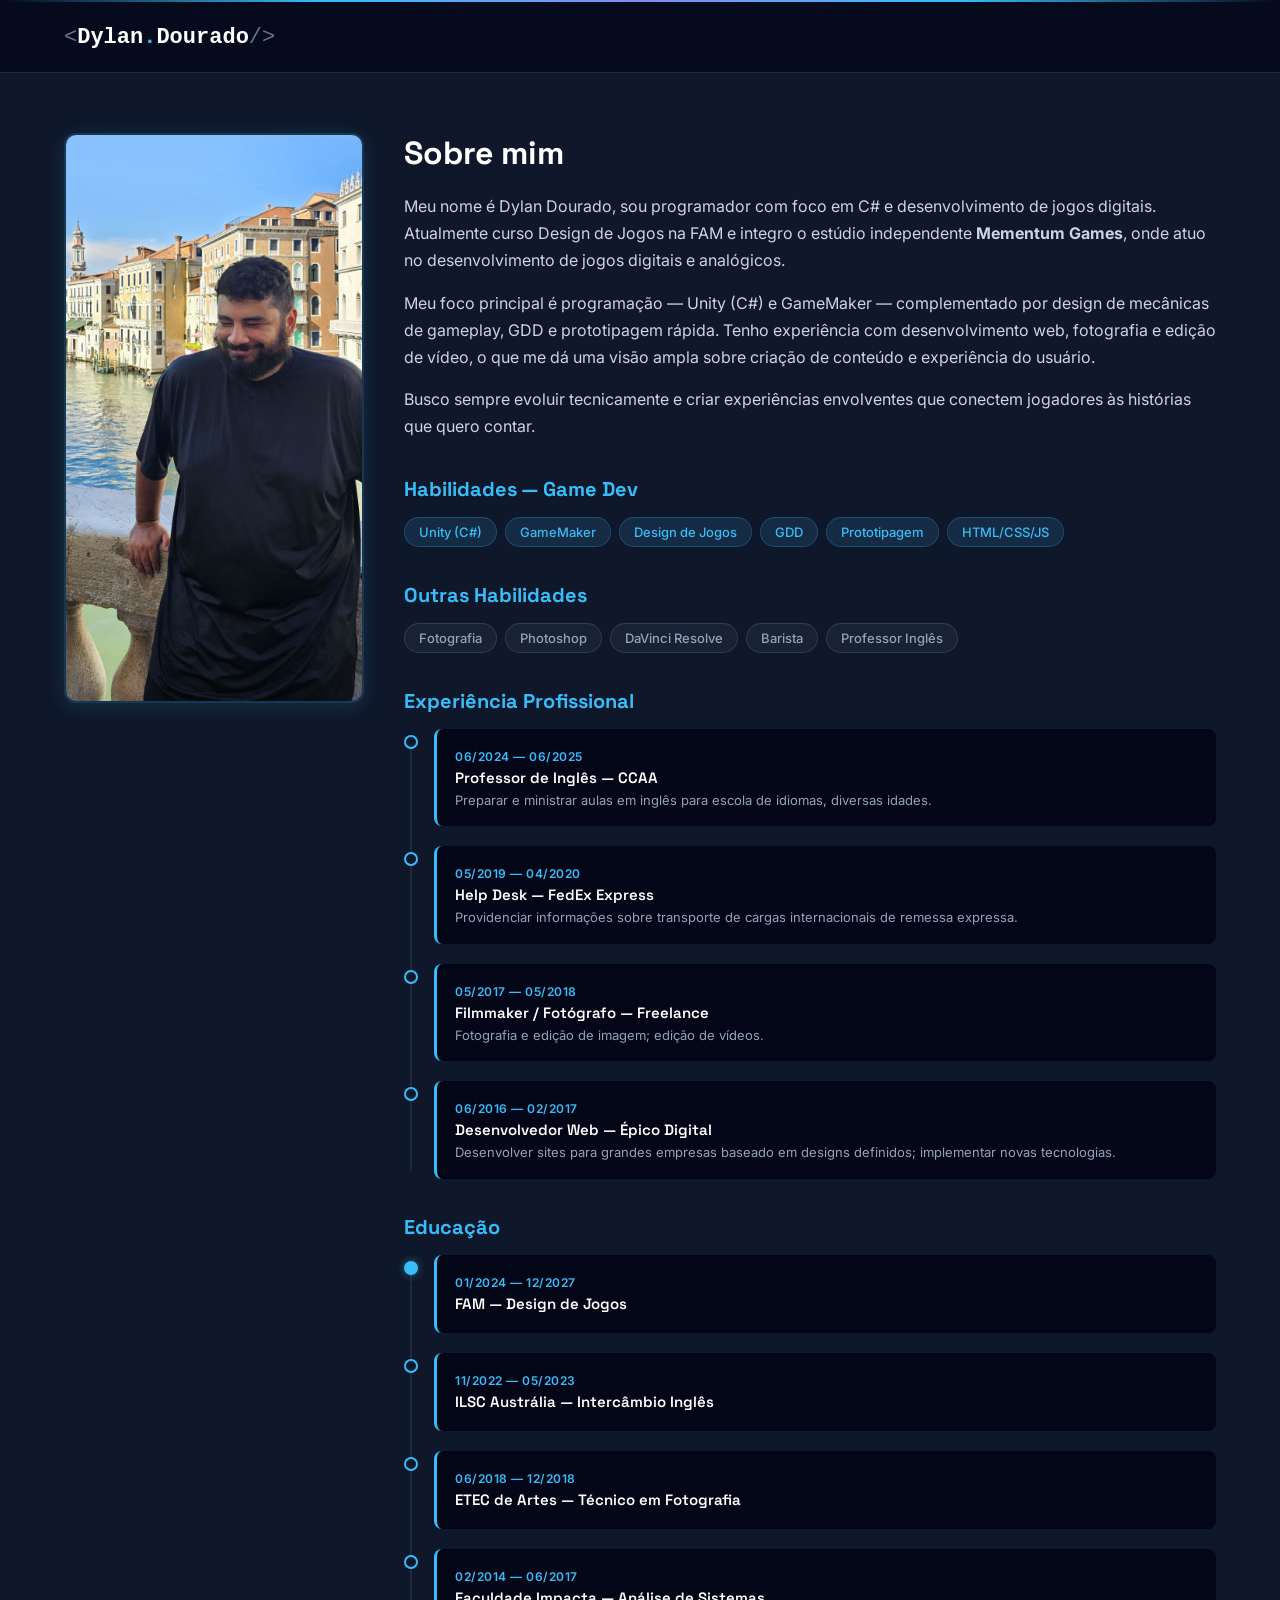
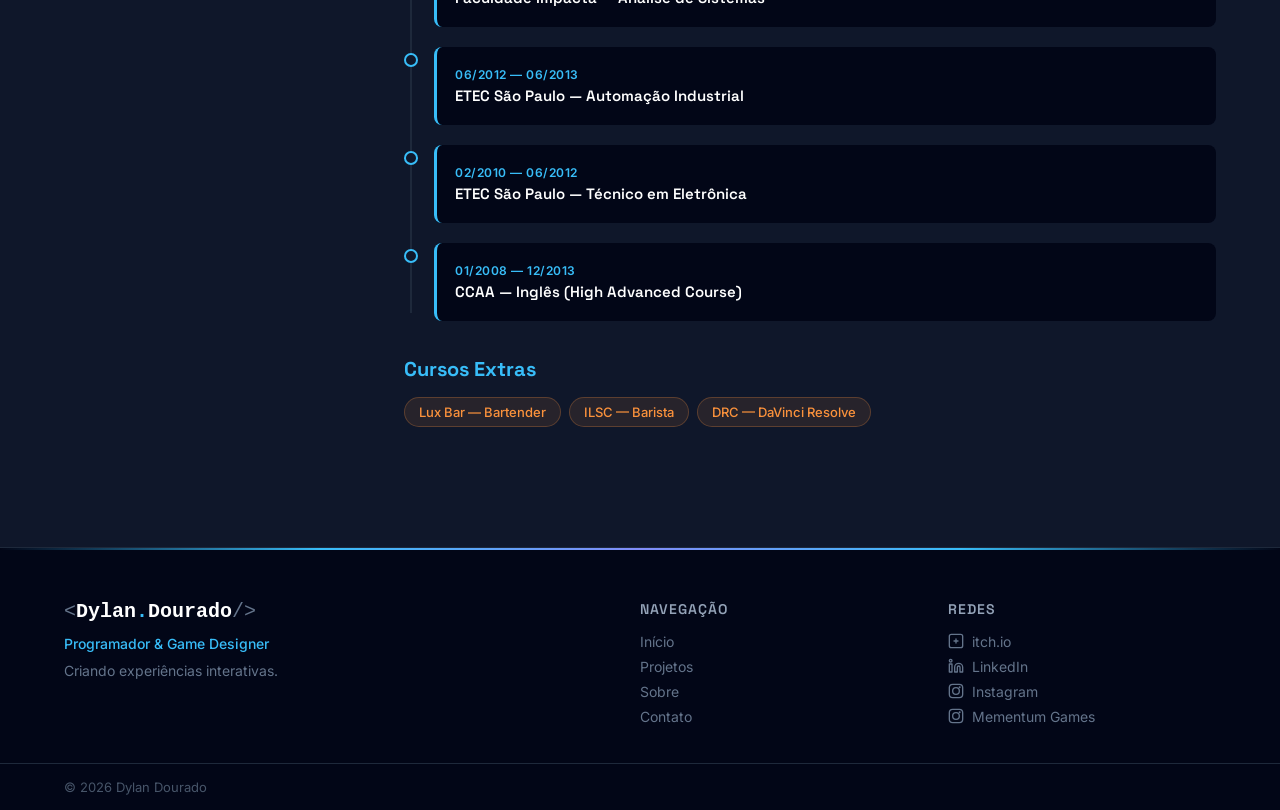
==== commit 6fddb3d2: "atualização projetos adição de paginas para cada projeto" ====
--- a/about.html
+++ b/about.html
@@ -7,7 +7,7 @@
     <link rel="icon" type="image/svg+xml" href="favicon.svg">
     <link rel="preconnect" href="https://fonts.googleapis.com">
     <link rel="preconnect" href="https://fonts.gstatic.com" crossorigin>
-    <link href="https://fonts.googleapis.com/css2?family=Inter:wght@400;500;600;700;800&display=swap" rel="stylesheet">
+    <link href="https://fonts.googleapis.com/css2?family=Inter:wght@400;500;600;700;800&family=Space+Grotesk:wght@400;500;600;700&display=swap" rel="stylesheet">
     <link rel="stylesheet" href="style.css">
 </head>
 
@@ -18,7 +18,7 @@
         <div class="about-wrapper">
 
             <div class="about-photo reveal">
-                <img src="/src/images/20250511_165218.jpg" alt="Foto de Dylan Dourado">
+                <img src="src/images/20250511_165218.jpg" alt="Foto de Dylan Dourado">
             </div>
 
             <div class="about-content">
--- a/style.css
+++ b/style.css
@@ -26,6 +26,10 @@
     flex-direction: column;
     min-height: 100vh;
     display: flex;
+}
+
+h1, h2, h3, .logo a, .footer-logo {
+    font-family: 'Space Grotesk', 'Inter', Arial, sans-serif;
 }
 
 /* ===== CONTAINER ===== */
@@ -522,6 +526,226 @@
     font-size: 12px;
     color: #38bdf8;
     font-weight: 600;
+}
+
+/* ===== PROJECTS LISTING PAGE ===== */
+.projects-page {
+    padding: 90px 0;
+}
+
+.projects-page > h1 {
+    text-align: center;
+    font-size: 40px;
+    font-weight: 800;
+    margin: 0 0 80px;
+}
+
+.projects-page .section-title {
+    text-align: center;
+    font-size: 22px;
+    font-weight: 700;
+    color: #38bdf8;
+    border-bottom: none;
+    margin: 60px 0 40px;
+    padding-bottom: 0;
+    letter-spacing: 1px;
+}
+
+.projects-page .section-title:first-of-type {
+    margin-top: 0;
+}
+
+.projects-page .project-section {
+    margin-bottom: 70px;
+}
+
+.projects-page .project-section:last-of-type {
+    margin-bottom: 0;
+}
+
+/* ===== PROJECT PAGE ===== */
+.project-page {
+    padding: 50px 0;
+}
+
+.project-back {
+    display: inline-block;
+    color: #38bdf8;
+    text-decoration: none;
+    font-weight: 600;
+    margin-bottom: 30px;
+    transition: 0.3s;
+}
+
+.project-back:hover {
+    color: #0ea5e9;
+    text-decoration: underline;
+}
+
+.project-hero {
+    text-align: center;
+    padding: 30px 0 40px;
+}
+
+.project-hero h1 {
+    font-size: 42px;
+    font-weight: 800;
+    margin-bottom: 12px;
+}
+
+.project-hero .project-category {
+    color: #38bdf8;
+    text-transform: uppercase;
+    letter-spacing: 3px;
+    font-size: 13px;
+    font-weight: 600;
+}
+
+.project-hero-image {
+    width: 100%;
+    max-width: 900px;
+    margin: 30px auto 0;
+    border-radius: 12px;
+    overflow: hidden;
+    border: 1px solid #1e293b;
+    box-shadow: 0 8px 30px rgba(0,0,0,0.4);
+}
+
+.project-hero-image img {
+    width: 100%;
+    height: auto;
+    display: block;
+}
+
+.project-description {
+    max-width: 750px;
+    margin: 40px auto;
+    text-align: center;
+    color: #cbd5e1;
+    line-height: 1.8;
+    font-size: 16px;
+}
+
+.project-description strong {
+    color: #38bdf8;
+}
+
+/* ===== PROJECT META ===== */
+.project-meta {
+    display: grid;
+    grid-template-columns: repeat(auto-fit, minmax(220px, 1fr));
+    gap: 16px;
+    margin: 40px 0;
+}
+
+.meta-item {
+    background: #020617;
+    border: 1px solid #1e293b;
+    border-left: 3px solid #38bdf8;
+    border-radius: 8px;
+    padding: 18px 20px;
+}
+
+.meta-item h3 {
+    font-size: 12px;
+    text-transform: uppercase;
+    letter-spacing: 1px;
+    color: #64748b;
+    margin-bottom: 8px;
+    font-weight: 600;
+}
+
+.meta-item p,
+.meta-item li {
+    color: #e2e8f0;
+    font-size: 14px;
+    line-height: 1.6;
+}
+
+.meta-item ul {
+    list-style: none;
+    padding: 0;
+}
+
+.meta-item li {
+    margin-bottom: 4px;
+}
+
+.meta-item li::before {
+    content: "•";
+    color: #38bdf8;
+    font-weight: 700;
+    margin-right: 8px;
+}
+
+.meta-item a {
+    color: #38bdf8;
+    text-decoration: none;
+    font-weight: 600;
+}
+
+.meta-item a:hover {
+    text-decoration: underline;
+}
+
+/* ===== PROJECT SECTION (blocks) ===== */
+.project-block {
+    margin: 40px 0;
+}
+
+.project-block h2 {
+    font-size: 22px;
+    margin-bottom: 15px;
+    padding-bottom: 10px;
+    border-bottom: 1px solid #1e293b;
+    color: #38bdf8;
+    font-weight: 700;
+}
+
+.project-block p {
+    color: #cbd5e1;
+    line-height: 1.7;
+    max-width: 800px;
+}
+
+.project-block ul {
+    list-style: none;
+    padding: 0;
+    max-width: 800px;
+}
+
+.project-block li {
+    color: #cbd5e1;
+    line-height: 1.7;
+    padding-left: 20px;
+    position: relative;
+    margin-bottom: 6px;
+}
+
+.project-block li::before {
+    content: "→";
+    color: #38bdf8;
+    position: absolute;
+    left: 0;
+    font-weight: 700;
+}
+
+/* ===== PROJECT ACTIONS ===== */
+.project-actions {
+    display: flex;
+    justify-content: center;
+    gap: 12px;
+    flex-wrap: wrap;
+    margin: 40px 0 20px;
+}
+
+/* layout digital/analog accent */
+.project-page.card-digital .meta-item {
+    border-left-color: #38bdf8;
+}
+
+.project-page.card-analog .meta-item {
+    border-left-color: #fb923c;
 }
 
 /* ===== STUDIO SECTION ===== */
@@ -1051,4 +1275,8 @@
     .card-thumb {
         height: 100px;
     }
-}
+
+    .project-hero h1 {
+        font-size: 28px;
+    }
+}
